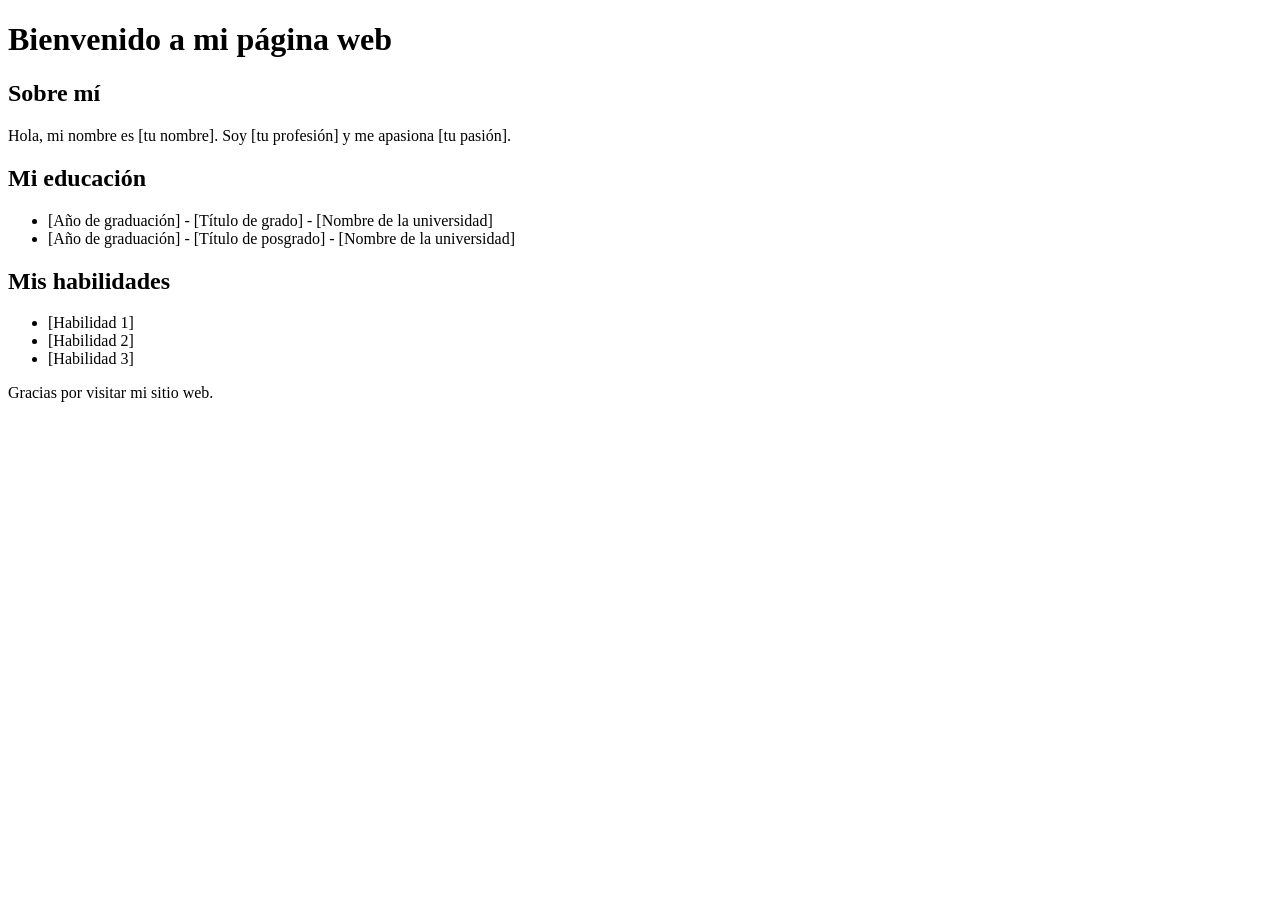
==== index.html @ 5e334163 "Create index.html" ====
<!DOCTYPE html>
<html>
<head>
	<title>Mi página web</title>
</head>
<body>
	<header>
		<h1>Bienvenido a mi página web</h1>
	</header>
	<main>
		<section>
			<h2>Sobre mí</h2>
			<p>Hola, mi nombre es [tu nombre]. Soy [tu profesión] y me apasiona [tu pasión].</p>
		</section>
		<section>
			<h2>Mi educación</h2>
			<ul>
				<li>[Año de graduación] - [Título de grado] - [Nombre de la universidad]</li>
				<li>[Año de graduación] - [Título de posgrado] - [Nombre de la universidad]</li>
			</ul>
		</section>
		<section>
			<h2>Mis habilidades</h2>
			<ul>
				<li>[Habilidad 1]</li>
				<li>[Habilidad 2]</li>
				<li>[Habilidad 3]</li>
			</ul>
		</section>
	</main>
	<footer>
		<p>Gracias por visitar mi sitio web.</p>
	</footer>
</body>
</html>
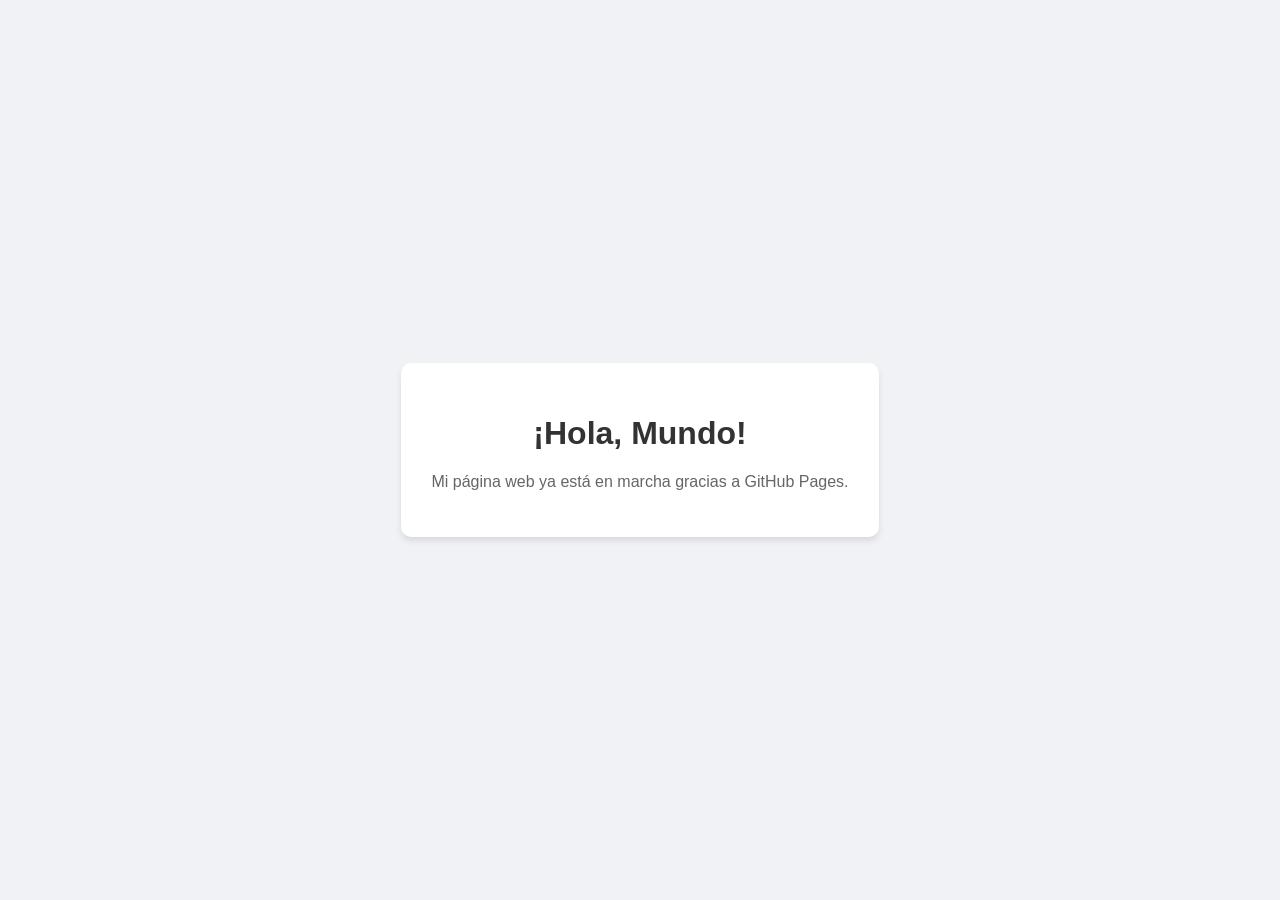
==== commit b72a60bb: "actualizacion" ====
--- a/index.html
+++ b/index.html
@@ -1,35 +1,34 @@
 <!DOCTYPE html>
-<html>
+<html lang="es">
 <head>
-	<title>Mi página web</title>
+    <meta charset="UTF-8">
+    <meta name="viewport" content="width=device-width, initial-scale=1.0">
+    <title>Mi Página Web</title>
+    <style>
+        body {
+            font-family: Arial, sans-serif;
+            display: flex;
+            justify-content: center;
+            align-items: center;
+            height: 100vh;
+            background-color: #f0f2f5;
+            margin: 0;
+        }
+        .container {
+            text-align: center;
+            background: white;
+            padding: 30px;
+            border-radius: 10px;
+            box-shadow: 0 4px 6px rgba(0,0,0,0.1);
+        }
+        h1 { color: #333; }
+        p { color: #666; }
+    </style>
 </head>
 <body>
-	<header>
-		<h1>Bienvenido a mi página web</h1>
-	</header>
-	<main>
-		<section>
-			<h2>Sobre mí</h2>
-			<p>Hola, mi nombre es [tu nombre]. Soy [tu profesión] y me apasiona [tu pasión].</p>
-		</section>
-		<section>
-			<h2>Mi educación</h2>
-			<ul>
-				<li>[Año de graduación] - [Título de grado] - [Nombre de la universidad]</li>
-				<li>[Año de graduación] - [Título de posgrado] - [Nombre de la universidad]</li>
-			</ul>
-		</section>
-		<section>
-			<h2>Mis habilidades</h2>
-			<ul>
-				<li>[Habilidad 1]</li>
-				<li>[Habilidad 2]</li>
-				<li>[Habilidad 3]</li>
-			</ul>
-		</section>
-	</main>
-	<footer>
-		<p>Gracias por visitar mi sitio web.</p>
-	</footer>
+    <div class="container">
+        <h1>¡Hola, Mundo!</h1>
+        <p>Mi página web ya está en marcha gracias a GitHub Pages.</p>
+    </div>
 </body>
 </html>
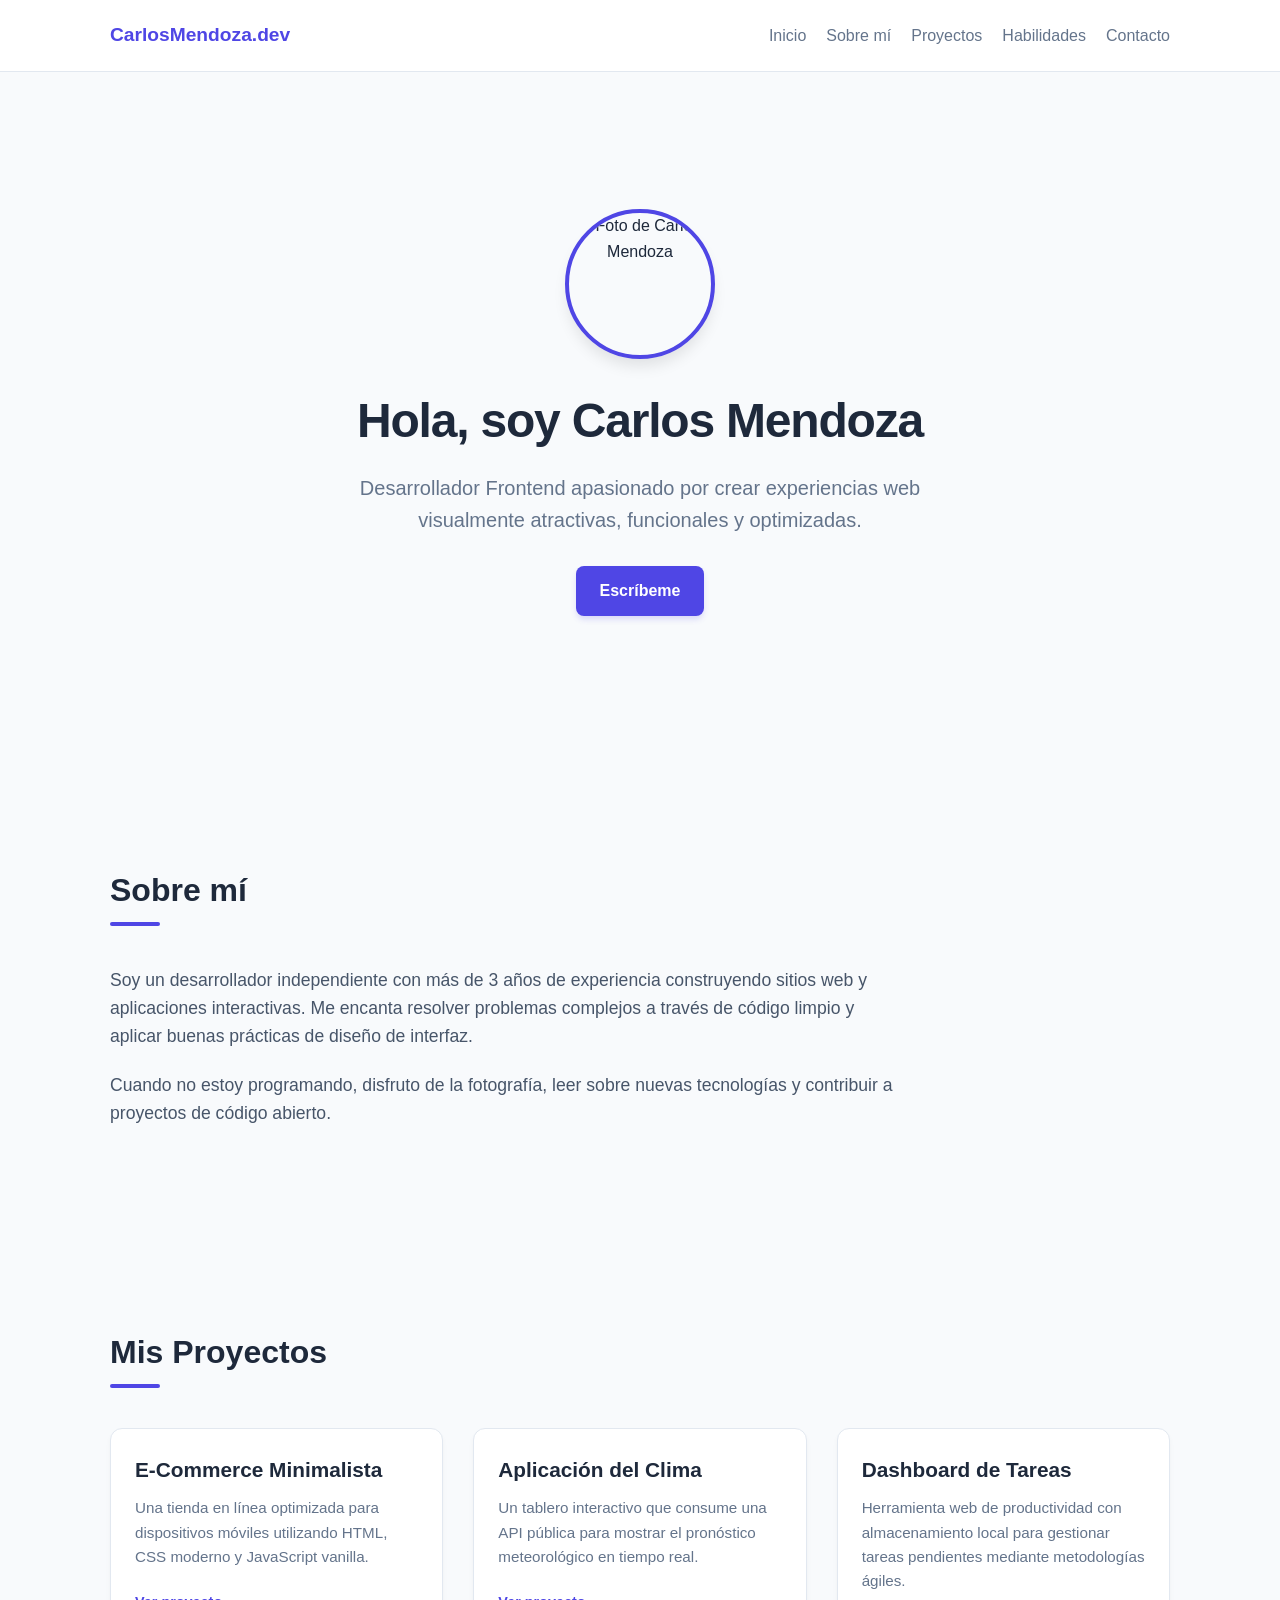
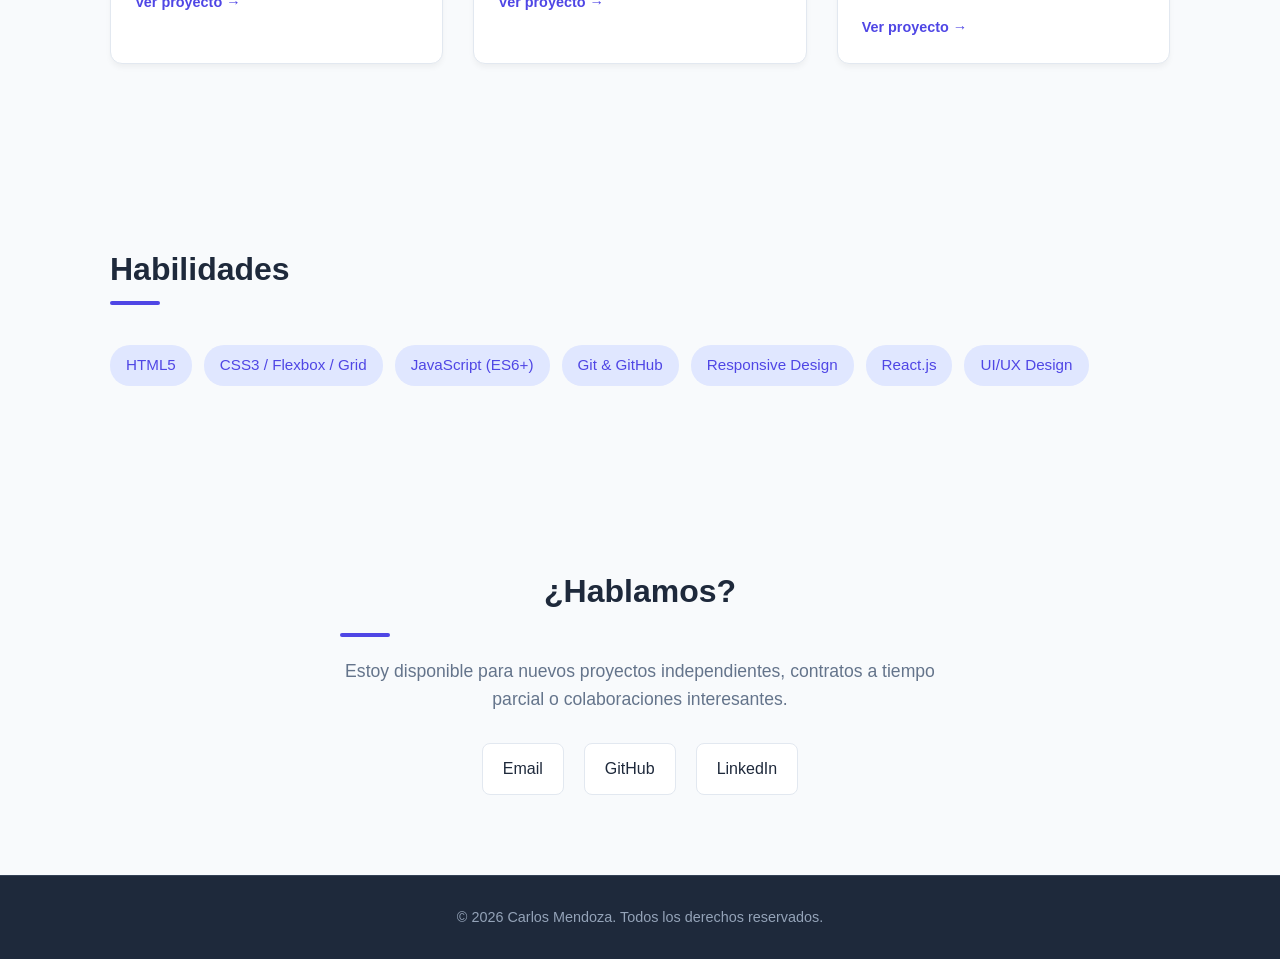
==== commit 86fffe6a: "actualización pagina" ====
--- a/index.html
+++ b/index.html
@@ -3,32 +3,395 @@
 <head>
     <meta charset="UTF-8">
     <meta name="viewport" content="width=device-width, initial-scale=1.0">
-    <title>Mi Página Web</title>
+    <title>Mi Página Personal | Carlos Mendoza</title>
     <style>
+        /* Variables de color para un diseño moderno y sofisticado */
+        :root {
+            --bg-color: #f8fafc;
+            --text-color: #1e293b;
+            --primary-color: #4f46e5;
+            --primary-hover: #4338ca;
+            --secondary-color: #64748b;
+            --card-bg: #ffffff;
+            --border-color: #e2e8f0;
+        }
+
+        /* Estilos globales */
+        * {
+            box-sizing: border-box;
+            margin: 0;
+            padding: 0;
+        }
+
+        html {
+            scroll-behavior: smooth;
+        }
+
         body {
-            font-family: Arial, sans-serif;
-            display: flex;
+            font-family: -apple-system, BlinkMacSystemFont, "Segoe UI", Roboto, Helvetica, Arial, sans-serif;
+            background-color: var(--bg-color);
+            color: var(--text-color);
+            line-height: 1.6;
+        }
+
+        a {
+            text-decoration: none;
+            color: inherit;
+        }
+
+        /* Barra de navegación */
+        header {
+            position: fixed;
+            top: 0;
+            left: 0;
+            width: 100%;
+            background-color: rgba(255, 255, 255, 0.9);
+            backdrop-filter: blur(10px);
+            border-bottom: 1px solid var(--border-color);
+            z-index: 1000;
+        }
+
+        .nav-container {
+            max-width: 1100px;
+            margin: 0 auto;
+            padding: 20px;
+            display: flex;
+            justify-content: space-between;
+            align-items: center;
+        }
+
+        .logo {
+            font-size: 1.2rem;
+            font-weight: 700;
+            color: var(--primary-color);
+        }
+
+        nav ul {
+            display: flex;
+            list-style: none;
+            gap: 20px;
+        }
+
+        nav a {
+            font-weight: 500;
+            color: var(--secondary-color);
+            transition: color 0.3s;
+        }
+
+        nav a:hover {
+            color: var(--primary-color);
+        }
+
+        /* Contenedor de Secciones */
+        section {
+            padding: 100px 20px 80px 20px;
+            max-width: 1100px;
+            margin: 0 auto;
+        }
+
+        /* Sección de Inicio (Hero) */
+        #hero {
+            display: flex;
+            flex-direction: column;
             justify-content: center;
             align-items: center;
-            height: 100vh;
-            background-color: #f0f2f5;
-            margin: 0;
-        }
-        .container {
             text-align: center;
-            background: white;
-            padding: 30px;
-            border-radius: 10px;
-            box-shadow: 0 4px 6px rgba(0,0,0,0.1);
-        }
-        h1 { color: #333; }
-        p { color: #666; }
+            min-height: 85vh;
+            padding-top: 140px;
+        }
+
+        .profile-img {
+            width: 150px;
+            height: 150px;
+            border-radius: 50%;
+            object-fit: cover;
+            margin-bottom: 24px;
+            border: 4px solid var(--primary-color);
+            box-shadow: 0 10px 15px -3px rgba(0, 0, 0, 0.1);
+        }
+
+        #hero h1 {
+            font-size: 3rem;
+            margin-bottom: 12px;
+            font-weight: 800;
+            letter-spacing: -0.025em;
+        }
+
+        #hero p {
+            font-size: 1.25rem;
+            color: var(--secondary-color);
+            max-width: 600px;
+            margin-bottom: 30px;
+        }
+
+        .btn {
+            display: inline-block;
+            background-color: var(--primary-color);
+            color: white;
+            padding: 12px 24px;
+            border-radius: 8px;
+            font-weight: 600;
+            transition: background-color 0.3s, transform 0.2s;
+            box-shadow: 0 4px 6px -1px rgba(79, 70, 229, 0.2);
+        }
+
+        .btn:hover {
+            background-color: var(--primary-hover);
+            transform: translateY(-2px);
+        }
+
+        /* Títulos de sección */
+        h2.section-title {
+            font-size: 2rem;
+            margin-bottom: 40px;
+            position: relative;
+            padding-bottom: 10px;
+            font-weight: 700;
+        }
+
+        h2.section-title::after {
+            content: '';
+            position: absolute;
+            bottom: 0;
+            left: 0;
+            width: 50px;
+            height: 4px;
+            background-color: var(--primary-color);
+            border-radius: 2px;
+        }
+
+        /* Sección Sobre Mí */
+        .about-content {
+            font-size: 1.1rem;
+            color: #475569;
+            max-width: 800px;
+        }
+
+        .about-content p {
+            margin-bottom: 20px;
+        }
+
+        /* Sección Proyectos */
+        .projects-grid {
+            display: grid;
+            grid-template-columns: repeat(auto-fit, minmax(300px, 1fr));
+            gap: 30px;
+        }
+
+        .project-card {
+            background-color: var(--card-bg);
+            border: 1px solid var(--border-color);
+            border-radius: 12px;
+            overflow: hidden;
+            box-shadow: 0 4px 6px -1px rgba(0, 0, 0, 0.05);
+            transition: transform 0.3s, box-shadow 0.3s;
+        }
+
+        .project-card:hover {
+            transform: translateY(-5px);
+            box-shadow: 0 20px 25px -5px rgba(0, 0, 0, 0.1);
+        }
+
+        .project-info {
+            padding: 24px;
+        }
+
+        .project-info h3 {
+            font-size: 1.3rem;
+            margin-bottom: 10px;
+            font-weight: 600;
+        }
+
+        .project-info p {
+            color: var(--secondary-color);
+            font-size: 0.95rem;
+            margin-bottom: 20px;
+        }
+
+        .project-link {
+            color: var(--primary-color);
+            font-weight: 600;
+            font-size: 0.9rem;
+        }
+
+        .project-link:hover {
+            text-decoration: underline;
+        }
+
+        /* Sección Habilidades */
+        .skills-container {
+            display: flex;
+            flex-wrap: wrap;
+            gap: 12px;
+        }
+
+        .skill-tag {
+            background-color: #e0e7ff;
+            color: var(--primary-color);
+            padding: 8px 16px;
+            border-radius: 20px;
+            font-weight: 500;
+            font-size: 0.95rem;
+        }
+
+        /* Sección Contacto */
+        .contact-content {
+            text-align: center;
+            max-width: 600px;
+            margin: 0 auto;
+        }
+
+        .contact-content p {
+            font-size: 1.1rem;
+            color: var(--secondary-color);
+            margin-bottom: 30px;
+        }
+
+        .social-links {
+            display: flex;
+            justify-content: center;
+            gap: 20px;
+        }
+
+        .social-btn {
+            background-color: var(--card-bg);
+            border: 1px solid var(--border-color);
+            padding: 12px 20px;
+            border-radius: 8px;
+            font-weight: 500;
+            transition: all 0.3s;
+        }
+
+        .social-btn:hover {
+            background-color: var(--primary-color);
+            color: white;
+            border-color: var(--primary-color);
+        }
+
+        /* Pie de página */
+        footer {
+            background-color: #1e293b;
+            color: #94a3b8;
+            text-align: center;
+            padding: 30px 20px;
+            font-size: 0.9rem;
+            border-top: 1px solid #334155;
+        }
+
+        /* Adaptabilidad para móviles */
+        @media (max-width: 768px) {
+            #hero h1 {
+                font-size: 2.2rem;
+            }
+            .nav-container {
+                flex-direction: column;
+                gap: 15px;
+            }
+        }
     </style>
 </head>
 <body>
-    <div class="container">
-        <h1>¡Hola, Mundo!</h1>
-        <p>Mi página web ya está en marcha gracias a GitHub Pages.</p>
-    </div>
+
+    <!-- Barra de Navegación -->
+    <header>
+        <div class="nav-container">
+            <div class="logo">CarlosMendoza.dev</div>
+            <nav>
+                <ul>
+                    <li><a href="#hero">Inicio</a></li>
+                    <li><a href="#sobre-mi">Sobre mí</a></li>
+                    <li><a href="#proyectos">Proyectos</a></li>
+                    <li><a href="#habilidades">Habilidades</a></li>
+                    <li><a href="#contacto">Contacto</a></li>
+                </ul>
+            </nav>
+        </div>
+    </header>
+
+    <!-- Sección Inicio -->
+    <section id="hero">
+        <!-- Reemplaza esta URL por tu foto real una vez la subas a GitHub -->
+        <img src="https://via.placeholder.com/150" alt="Foto de Carlos Mendoza" class="profile-img">
+        <h1>Hola, soy Carlos Mendoza</h1>
+        <p>Desarrollador Frontend apasionado por crear experiencias web visualmente atractivas, funcionales y optimizadas.</p>
+        <a href="#contacto" class="btn">Escríbeme</a>
+    </section>
+
+    <!-- Sección Sobre Mí -->
+    <section id="sobre-mi">
+        <h2 class="section-title">Sobre mí</h2>
+        <div class="about-content">
+            <p>Soy un desarrollador independiente con más de 3 años de experiencia construyendo sitios web y aplicaciones interactivas. Me encanta resolver problemas complejos a través de código limpio y aplicar buenas prácticas de diseño de interfaz.</p>
+            <p>Cuando no estoy programando, disfruto de la fotografía, leer sobre nuevas tecnologías y contribuir a proyectos de código abierto.</p>
+        </div>
+    </section>
+
+    <!-- Sección Proyectos -->
+    <section id="proyectos">
+        <h2 class="section-title">Mis Proyectos</h2>
+        <div class="projects-grid">
+            
+            <!-- Proyecto 1 -->
+            <div class="project-card">
+                <div class="project-info">
+                    <h3>E-Commerce Minimalista</h3>
+                    <p>Una tienda en línea optimizada para dispositivos móviles utilizando HTML, CSS moderno y JavaScript vanilla.</p>
+                    <a href="#" class="project-link">Ver proyecto &rarr;</a>
+                </div>
+            </div>
+
+            <!-- Proyecto 2 -->
+            <div class="project-card">
+                <div class="project-info">
+                    <h3>Aplicación del Clima</h3>
+                    <p>Un tablero interactivo que consume una API pública para mostrar el pronóstico meteorológico en tiempo real.</p>
+                    <a href="#" class="project-link">Ver proyecto &rarr;</a>
+                </div>
+            </div>
+
+            <!-- Proyecto 3 -->
+            <div class="project-card">
+                <div class="project-info">
+                    <h3>Dashboard de Tareas</h3>
+                    <p>Herramienta web de productividad con almacenamiento local para gestionar tareas pendientes mediante metodologías ágiles.</p>
+                    <a href="#" class="project-link">Ver proyecto &rarr;</a>
+                </div>
+            </div>
+
+        </div>
+    </section>
+
+    <!-- Sección Habilidades -->
+    <section id="habilidades">
+        <h2 class="section-title">Habilidades</h2>
+        <div class="skills-container">
+            <span class="skill-tag">HTML5</span>
+            <span class="skill-tag">CSS3 / Flexbox / Grid</span>
+            <span class="skill-tag">JavaScript (ES6+)</span>
+            <span class="skill-tag">Git & GitHub</span>
+            <span class="skill-tag">Responsive Design</span>
+            <span class="skill-tag">React.js</span>
+            <span class="skill-tag">UI/UX Design</span>
+        </div>
+    </section>
+
+    <!-- Sección Contacto -->
+    <section id="contacto">
+        <div class="contact-content">
+            <h2 class="section-title" style="text-align: center; padding-bottom: 20px; margin-bottom: 20px;">¿Hablamos?</h2>
+            <p>Estoy disponible para nuevos proyectos independientes, contratos a tiempo parcial o colaboraciones interesantes.</p>
+            <div class="social-links">
+                <a href="mailto:correo@ejemplo.com" class="social-btn">Email</a>
+                <a href="https://github.com" target="_blank" class="social-btn">GitHub</a>
+                <a href="https://linkedin.com" target="_blank" class="social-btn">LinkedIn</a>
+            </div>
+        </div>
+    </section>
+
+    <!-- Pie de página -->
+    <footer>
+        <p>&copy; 2026 Carlos Mendoza. Todos los derechos reservados.</p>
+    </footer>
+
 </body>
 </html>
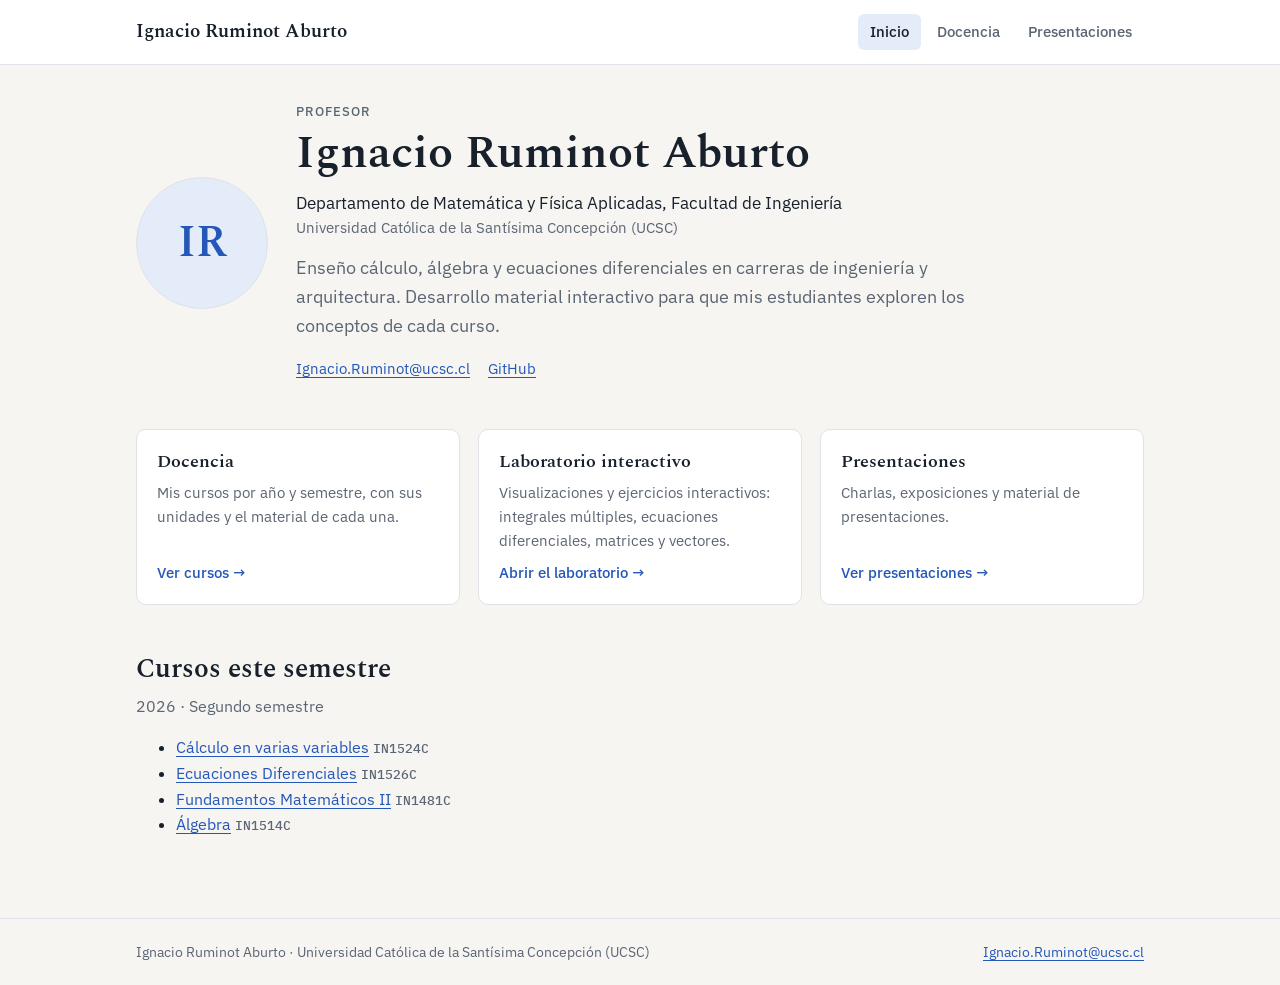
==== commit e0d10631: "Sitio personal y de docencia: inicio, presentaciones, docencia por año, curso y unidad, laboratorio " ====
--- a/index.html
+++ b/index.html
@@ -1,397 +1,40 @@
-<!DOCTYPE html>
+<!doctype html>
 <html lang="es">
 <head>
-    <meta charset="UTF-8">
-    <meta name="viewport" content="width=device-width, initial-scale=1.0">
-    <title>Mi Página Personal | Carlos Mendoza</title>
-    <style>
-        /* Variables de color para un diseño moderno y sofisticado */
-        :root {
-            --bg-color: #f8fafc;
-            --text-color: #1e293b;
-            --primary-color: #4f46e5;
-            --primary-hover: #4338ca;
-            --secondary-color: #64748b;
-            --card-bg: #ffffff;
-            --border-color: #e2e8f0;
-        }
-
-        /* Estilos globales */
-        * {
-            box-sizing: border-box;
-            margin: 0;
-            padding: 0;
-        }
-
-        html {
-            scroll-behavior: smooth;
-        }
-
-        body {
-            font-family: -apple-system, BlinkMacSystemFont, "Segoe UI", Roboto, Helvetica, Arial, sans-serif;
-            background-color: var(--bg-color);
-            color: var(--text-color);
-            line-height: 1.6;
-        }
-
-        a {
-            text-decoration: none;
-            color: inherit;
-        }
-
-        /* Barra de navegación */
-        header {
-            position: fixed;
-            top: 0;
-            left: 0;
-            width: 100%;
-            background-color: rgba(255, 255, 255, 0.9);
-            backdrop-filter: blur(10px);
-            border-bottom: 1px solid var(--border-color);
-            z-index: 1000;
-        }
-
-        .nav-container {
-            max-width: 1100px;
-            margin: 0 auto;
-            padding: 20px;
-            display: flex;
-            justify-content: space-between;
-            align-items: center;
-        }
-
-        .logo {
-            font-size: 1.2rem;
-            font-weight: 700;
-            color: var(--primary-color);
-        }
-
-        nav ul {
-            display: flex;
-            list-style: none;
-            gap: 20px;
-        }
-
-        nav a {
-            font-weight: 500;
-            color: var(--secondary-color);
-            transition: color 0.3s;
-        }
-
-        nav a:hover {
-            color: var(--primary-color);
-        }
-
-        /* Contenedor de Secciones */
-        section {
-            padding: 100px 20px 80px 20px;
-            max-width: 1100px;
-            margin: 0 auto;
-        }
-
-        /* Sección de Inicio (Hero) */
-        #hero {
-            display: flex;
-            flex-direction: column;
-            justify-content: center;
-            align-items: center;
-            text-align: center;
-            min-height: 85vh;
-            padding-top: 140px;
-        }
-
-        .profile-img {
-            width: 150px;
-            height: 150px;
-            border-radius: 50%;
-            object-fit: cover;
-            margin-bottom: 24px;
-            border: 4px solid var(--primary-color);
-            box-shadow: 0 10px 15px -3px rgba(0, 0, 0, 0.1);
-        }
-
-        #hero h1 {
-            font-size: 3rem;
-            margin-bottom: 12px;
-            font-weight: 800;
-            letter-spacing: -0.025em;
-        }
-
-        #hero p {
-            font-size: 1.25rem;
-            color: var(--secondary-color);
-            max-width: 600px;
-            margin-bottom: 30px;
-        }
-
-        .btn {
-            display: inline-block;
-            background-color: var(--primary-color);
-            color: white;
-            padding: 12px 24px;
-            border-radius: 8px;
-            font-weight: 600;
-            transition: background-color 0.3s, transform 0.2s;
-            box-shadow: 0 4px 6px -1px rgba(79, 70, 229, 0.2);
-        }
-
-        .btn:hover {
-            background-color: var(--primary-hover);
-            transform: translateY(-2px);
-        }
-
-        /* Títulos de sección */
-        h2.section-title {
-            font-size: 2rem;
-            margin-bottom: 40px;
-            position: relative;
-            padding-bottom: 10px;
-            font-weight: 700;
-        }
-
-        h2.section-title::after {
-            content: '';
-            position: absolute;
-            bottom: 0;
-            left: 0;
-            width: 50px;
-            height: 4px;
-            background-color: var(--primary-color);
-            border-radius: 2px;
-        }
-
-        /* Sección Sobre Mí */
-        .about-content {
-            font-size: 1.1rem;
-            color: #475569;
-            max-width: 800px;
-        }
-
-        .about-content p {
-            margin-bottom: 20px;
-        }
-
-        /* Sección Proyectos */
-        .projects-grid {
-            display: grid;
-            grid-template-columns: repeat(auto-fit, minmax(300px, 1fr));
-            gap: 30px;
-        }
-
-        .project-card {
-            background-color: var(--card-bg);
-            border: 1px solid var(--border-color);
-            border-radius: 12px;
-            overflow: hidden;
-            box-shadow: 0 4px 6px -1px rgba(0, 0, 0, 0.05);
-            transition: transform 0.3s, box-shadow 0.3s;
-        }
-
-        .project-card:hover {
-            transform: translateY(-5px);
-            box-shadow: 0 20px 25px -5px rgba(0, 0, 0, 0.1);
-        }
-
-        .project-info {
-            padding: 24px;
-        }
-
-        .project-info h3 {
-            font-size: 1.3rem;
-            margin-bottom: 10px;
-            font-weight: 600;
-        }
-
-        .project-info p {
-            color: var(--secondary-color);
-            font-size: 0.95rem;
-            margin-bottom: 20px;
-        }
-
-        .project-link {
-            color: var(--primary-color);
-            font-weight: 600;
-            font-size: 0.9rem;
-        }
-
-        .project-link:hover {
-            text-decoration: underline;
-        }
-
-        /* Sección Habilidades */
-        .skills-container {
-            display: flex;
-            flex-wrap: wrap;
-            gap: 12px;
-        }
-
-        .skill-tag {
-            background-color: #e0e7ff;
-            color: var(--primary-color);
-            padding: 8px 16px;
-            border-radius: 20px;
-            font-weight: 500;
-            font-size: 0.95rem;
-        }
-
-        /* Sección Contacto */
-        .contact-content {
-            text-align: center;
-            max-width: 600px;
-            margin: 0 auto;
-        }
-
-        .contact-content p {
-            font-size: 1.1rem;
-            color: var(--secondary-color);
-            margin-bottom: 30px;
-        }
-
-        .social-links {
-            display: flex;
-            justify-content: center;
-            gap: 20px;
-        }
-
-        .social-btn {
-            background-color: var(--card-bg);
-            border: 1px solid var(--border-color);
-            padding: 12px 20px;
-            border-radius: 8px;
-            font-weight: 500;
-            transition: all 0.3s;
-        }
-
-        .social-btn:hover {
-            background-color: var(--primary-color);
-            color: white;
-            border-color: var(--primary-color);
-        }
-
-        /* Pie de página */
-        footer {
-            background-color: #1e293b;
-            color: #94a3b8;
-            text-align: center;
-            padding: 30px 20px;
-            font-size: 0.9rem;
-            border-top: 1px solid #334155;
-        }
-
-        /* Adaptabilidad para móviles */
-        @media (max-width: 768px) {
-            #hero h1 {
-                font-size: 2.2rem;
-            }
-            .nav-container {
-                flex-direction: column;
-                gap: 15px;
-            }
-        }
-    </style>
+<meta charset="utf-8">
+<meta name="viewport" content="width=device-width, initial-scale=1, viewport-fit=cover">
+<title>Ignacio Ruminot Aburto</title>
+<meta name="description" content="Enseño cálculo, álgebra y ecuaciones diferenciales en carreras de ingeniería y arquitectura. Desarrollo material interactivo para que mis estudiantes exploren los conceptos de cada curso.">
+<link rel="preconnect" href="https://fonts.googleapis.com"><link rel="preconnect" href="https://fonts.gstatic.com" crossorigin><link rel="stylesheet" href="https://fonts.googleapis.com/css2?family=Spectral:wght@500;600&family=IBM+Plex+Sans:wght@400;500;600&family=IBM+Plex+Mono:wght@400;500&display=swap">
+<link rel="stylesheet" href="assets/sitio.css">
 </head>
 <body>
+<div class="top"><div class="wrap"><a class="brand" href="">Ignacio Ruminot Aburto</a><nav class="nav" aria-label="Secciones"><a href="" aria-current=page>Inicio</a><a href="docencia/">Docencia</a><a href="presentaciones/">Presentaciones</a></nav></div></div>
+<main><div class="wrap">
 
-    <!-- Barra de Navegación -->
-    <header>
-        <div class="nav-container">
-            <div class="logo">CarlosMendoza.dev</div>
-            <nav>
-                <ul>
-                    <li><a href="#hero">Inicio</a></li>
-                    <li><a href="#sobre-mi">Sobre mí</a></li>
-                    <li><a href="#proyectos">Proyectos</a></li>
-                    <li><a href="#habilidades">Habilidades</a></li>
-                    <li><a href="#contacto">Contacto</a></li>
-                </ul>
-            </nav>
-        </div>
-    </header>
-
-    <!-- Sección Inicio -->
-    <section id="hero">
-        <!-- Reemplaza esta URL por tu foto real una vez la subas a GitHub -->
-        <img src="https://via.placeholder.com/150" alt="Foto de Carlos Mendoza" class="profile-img">
-        <h1>Hola, soy Carlos Mendoza</h1>
-        <p>Desarrollador Frontend apasionado por crear experiencias web visualmente atractivas, funcionales y optimizadas.</p>
-        <a href="#contacto" class="btn">Escríbeme</a>
-    </section>
-
-    <!-- Sección Sobre Mí -->
-    <section id="sobre-mi">
-        <h2 class="section-title">Sobre mí</h2>
-        <div class="about-content">
-            <p>Soy un desarrollador independiente con más de 3 años de experiencia construyendo sitios web y aplicaciones interactivas. Me encanta resolver problemas complejos a través de código limpio y aplicar buenas prácticas de diseño de interfaz.</p>
-            <p>Cuando no estoy programando, disfruto de la fotografía, leer sobre nuevas tecnologías y contribuir a proyectos de código abierto.</p>
-        </div>
-    </section>
-
-    <!-- Sección Proyectos -->
-    <section id="proyectos">
-        <h2 class="section-title">Mis Proyectos</h2>
-        <div class="projects-grid">
-            
-            <!-- Proyecto 1 -->
-            <div class="project-card">
-                <div class="project-info">
-                    <h3>E-Commerce Minimalista</h3>
-                    <p>Una tienda en línea optimizada para dispositivos móviles utilizando HTML, CSS moderno y JavaScript vanilla.</p>
-                    <a href="#" class="project-link">Ver proyecto &rarr;</a>
-                </div>
-            </div>
-
-            <!-- Proyecto 2 -->
-            <div class="project-card">
-                <div class="project-info">
-                    <h3>Aplicación del Clima</h3>
-                    <p>Un tablero interactivo que consume una API pública para mostrar el pronóstico meteorológico en tiempo real.</p>
-                    <a href="#" class="project-link">Ver proyecto &rarr;</a>
-                </div>
-            </div>
-
-            <!-- Proyecto 3 -->
-            <div class="project-card">
-                <div class="project-info">
-                    <h3>Dashboard de Tareas</h3>
-                    <p>Herramienta web de productividad con almacenamiento local para gestionar tareas pendientes mediante metodologías ágiles.</p>
-                    <a href="#" class="project-link">Ver proyecto &rarr;</a>
-                </div>
-            </div>
-
-        </div>
-    </section>
-
-    <!-- Sección Habilidades -->
-    <section id="habilidades">
-        <h2 class="section-title">Habilidades</h2>
-        <div class="skills-container">
-            <span class="skill-tag">HTML5</span>
-            <span class="skill-tag">CSS3 / Flexbox / Grid</span>
-            <span class="skill-tag">JavaScript (ES6+)</span>
-            <span class="skill-tag">Git & GitHub</span>
-            <span class="skill-tag">Responsive Design</span>
-            <span class="skill-tag">React.js</span>
-            <span class="skill-tag">UI/UX Design</span>
-        </div>
-    </section>
-
-    <!-- Sección Contacto -->
-    <section id="contacto">
-        <div class="contact-content">
-            <h2 class="section-title" style="text-align: center; padding-bottom: 20px; margin-bottom: 20px;">¿Hablamos?</h2>
-            <p>Estoy disponible para nuevos proyectos independientes, contratos a tiempo parcial o colaboraciones interesantes.</p>
-            <div class="social-links">
-                <a href="mailto:correo@ejemplo.com" class="social-btn">Email</a>
-                <a href="https://github.com" target="_blank" class="social-btn">GitHub</a>
-                <a href="https://linkedin.com" target="_blank" class="social-btn">LinkedIn</a>
-            </div>
-        </div>
-    </section>
-
-    <!-- Pie de página -->
-    <footer>
-        <p>&copy; 2026 Carlos Mendoza. Todos los derechos reservados.</p>
-    </footer>
-
+<section class="hero">
+  <div class="avatar" aria-hidden="true">IR</div>
+  <div>
+    <p class="eyebrow">Profesor</p>
+    <h1>Ignacio Ruminot Aburto</h1>
+    <p class="affil">Departamento de Matemática y Física Aplicadas, Facultad de Ingeniería<span>Universidad Católica de la Santísima Concepción (UCSC)</span></p>
+    <p class="lede">Enseño cálculo, álgebra y ecuaciones diferenciales en carreras de ingeniería y arquitectura. Desarrollo material interactivo para que mis estudiantes exploren los conceptos de cada curso.</p>
+    <div class="links"><a href="mailto:Ignacio.Ruminot@ucsc.cl">Ignacio.Ruminot@ucsc.cl</a><a href="https://github.com/iruminot">GitHub</a></div>
+  </div>
+</section>
+<section class="section">
+  <div class="cards">
+    <a class="card" href="docencia/"><h3>Docencia</h3><p>Mis cursos por año y semestre, con sus unidades y el material de cada una.</p><span class="go">Ver cursos →</span></a>
+    <a class="card" href="docencia/laboratorio/"><h3>Laboratorio interactivo</h3><p>Visualizaciones y ejercicios interactivos: integrales múltiples, ecuaciones diferenciales, matrices y vectores.</p><span class="go">Abrir el laboratorio →</span></a>
+    <a class="card" href="presentaciones/"><h3>Presentaciones</h3><p>Charlas, exposiciones y material de presentaciones.</p><span class="go">Ver presentaciones →</span></a>
+  </div>
+</section>
+<section class="section">
+  <h2>Cursos este semestre</h2>
+  <p class="muted" style="margin-top:-6px">2026 · Segundo semestre</p>
+  <ul><li><a href="docencia/2026-2/calculo-varias-variables/">Cálculo en varias variables</a> <span class="code">IN1524C</span></li><li><a href="docencia/2026-2/ecuaciones-diferenciales/">Ecuaciones Diferenciales</a> <span class="code">IN1526C</span></li><li><a href="docencia/2026-2/fundamentos-matematicos-2/">Fundamentos Matemáticos II</a> <span class="code">IN1481C</span></li><li><a href="docencia/2026-2/algebra/">Álgebra</a> <span class="code">IN1514C</span></li></ul>
+</section>
+</div></main>
+<footer><div class="wrap"><span>Ignacio Ruminot Aburto · Universidad Católica de la Santísima Concepción (UCSC)</span><span><a href="mailto:Ignacio.Ruminot@ucsc.cl">Ignacio.Ruminot@ucsc.cl</a></span></div></footer>
 </body>
 </html>
--- a/assets/sitio.css
+++ b/assets/sitio.css
@@ -0,0 +1,87 @@
+:root{
+  --bg:#f6f5f2; --panel:#ffffff; --ink:#17202b; --muted:#5b6573; --line:#dfe2e6;
+  --accent:#2457b8; --accent-weak:#e4ecfa; --warm:#b5531b;
+  --display:"Spectral", Georgia, "Times New Roman", serif;
+  --body:"IBM Plex Sans", system-ui, -apple-system, "Segoe UI", sans-serif;
+  --mono:"IBM Plex Mono", ui-monospace, Menlo, Consolas, monospace;
+}
+@media (prefers-color-scheme: dark){ :root:not([data-theme="light"]){
+  --bg:#101419; --panel:#171c23; --ink:#e5e9ef; --muted:#9aa4b2; --line:#2a313b;
+  --accent:#79a9f0; --accent-weak:#1b2a40; --warm:#f0915a; color-scheme:dark } }
+:root[data-theme="dark"]{
+  --bg:#101419; --panel:#171c23; --ink:#e5e9ef; --muted:#9aa4b2; --line:#2a313b;
+  --accent:#79a9f0; --accent-weak:#1b2a40; --warm:#f0915a; color-scheme:dark }
+
+*{box-sizing:border-box}
+html{-webkit-text-size-adjust:100%}
+body{margin:0;background:var(--bg);color:var(--ink);font:16px/1.6 var(--body)}
+a{color:var(--accent);text-underline-offset:3px}
+a:focus-visible{outline:2px solid var(--accent);outline-offset:2px;border-radius:3px}
+.wrap{max-width:1040px;margin:0 auto;padding:0 max(16px,env(safe-area-inset-left,0px))}
+
+/* encabezado */
+.top{border-bottom:1px solid var(--line);background:var(--panel)}
+.top .wrap{display:flex;flex-wrap:wrap;align-items:center;justify-content:space-between;gap:8px 24px;padding-block:14px}
+.brand{font:600 19px/1.2 var(--display);color:var(--ink);text-decoration:none}
+.nav{display:flex;flex-wrap:wrap;gap:4px}
+.nav a{padding:6px 12px;border-radius:6px;color:var(--muted);text-decoration:none;font-weight:500;font-size:15px}
+.nav a:hover{color:var(--ink);background:var(--bg)}
+.nav a[aria-current=page]{color:var(--ink);background:var(--accent-weak)}
+
+main{padding-block:40px 64px}
+h1{font:600 clamp(30px,4.6vw,46px)/1.1 var(--display);margin:0 0 12px;text-wrap:balance}
+h2{font:600 clamp(22px,2.6vw,27px)/1.2 var(--display);margin:0 0 14px;text-wrap:balance}
+h3{font:600 18px/1.3 var(--display);margin:0}
+.eyebrow{font:500 12.5px/1 var(--body);letter-spacing:.08em;text-transform:uppercase;color:var(--muted);margin:0 0 10px}
+.lede{font-size:18px;color:var(--muted);max-width:62ch;margin:0}
+.muted{color:var(--muted)}
+.section{margin-top:48px}
+.crumbs{font-size:14px;color:var(--muted);margin-bottom:18px}
+.crumbs a{color:var(--muted)}
+
+/* inicio */
+.hero{display:grid;grid-template-columns:auto minmax(0,1fr);gap:28px;align-items:center}
+@media (max-width:640px){.hero{grid-template-columns:minmax(0,1fr)}}
+.avatar{width:132px;height:132px;border-radius:50%;object-fit:cover;border:1px solid var(--line);background:var(--accent-weak);
+  display:grid;place-items:center;font:600 44px/1 var(--display);color:var(--accent)}
+.affil{margin:4px 0 14px;color:var(--ink);font-size:16.5px}
+.affil span{display:block;color:var(--muted);font-size:15px}
+.links{display:flex;flex-wrap:wrap;gap:8px 18px;margin-top:16px;font-size:15px}
+.cards{display:grid;grid-template-columns:repeat(auto-fit,minmax(min(100%,280px),1fr));gap:18px}
+.card{display:flex;flex-direction:column;gap:8px;background:var(--panel);border:1px solid var(--line);border-radius:10px;padding:20px;color:var(--ink);text-decoration:none}
+a.card:hover{border-color:var(--accent)}
+.card p{margin:0;color:var(--muted);font-size:15px}
+.card .go{margin-top:auto;color:var(--accent);font-weight:500;font-size:14.5px}
+
+/* docencia */
+.year{margin-top:40px}
+.year > h2{display:flex;align-items:baseline;gap:12px}
+.year > h2 .muted{font:400 15px var(--body)}
+.sem{margin-top:18px}
+.sem > h3{font:500 13px/1 var(--body);letter-spacing:.07em;text-transform:uppercase;color:var(--muted);margin-bottom:12px}
+.code{font:500 13px/1 var(--mono);color:var(--muted)}
+.badge{display:inline-block;font:500 12px/1 var(--body);padding:4px 8px;border-radius:99px;background:var(--accent-weak);color:var(--ink);border:1px solid var(--accent)}
+.meta{display:flex;flex-wrap:wrap;gap:6px 14px;align-items:center;font-size:14px;color:var(--muted)}
+
+/* curso */
+.units{display:flex;flex-direction:column;gap:16px;margin-top:28px;counter-reset:u}
+.unit{background:var(--panel);border:1px solid var(--line);border-radius:10px;padding:20px 22px;display:grid;grid-template-columns:minmax(0,1fr) minmax(0,1fr);gap:8px 28px}
+@media (max-width:760px){.unit{grid-template-columns:minmax(0,1fr)}}
+.unit header{grid-column:1/-1;display:flex;align-items:baseline;gap:12px}
+.unit header .n{font:500 13px var(--mono);color:var(--muted);white-space:nowrap}
+.unit ul{margin:0;padding-left:18px;color:var(--ink);font-size:15px}
+.unit li{margin:3px 0}
+.unit .res h4{font:500 12.5px/1 var(--body);letter-spacing:.07em;text-transform:uppercase;color:var(--muted);margin:4px 0 10px}
+.unit .res a{display:block;padding:9px 12px;border:1px solid var(--line);border-radius:8px;text-decoration:none;color:var(--ink);font-size:15px;margin-bottom:8px}
+.unit .res a:hover{border-color:var(--accent);background:var(--accent-weak)}
+.unit .res a small{display:block;color:var(--muted);font-size:12.5px}
+.unit .res .none{font-size:14px;color:var(--muted);margin:0}
+
+/* presentaciones */
+.talks{display:flex;flex-direction:column;gap:14px;margin-top:24px}
+.talk{background:var(--panel);border:1px solid var(--line);border-radius:10px;padding:18px 20px;display:flex;flex-direction:column;gap:6px}
+.talk .when{font:500 13px var(--mono);color:var(--muted)}
+.empty{background:var(--panel);border:1px dashed var(--line);border-radius:10px;padding:22px;color:var(--muted);margin-top:24px}
+
+footer{border-top:1px solid var(--line);padding-block:22px;font-size:14px;color:var(--muted)}
+footer .wrap{display:flex;flex-wrap:wrap;justify-content:space-between;gap:8px}
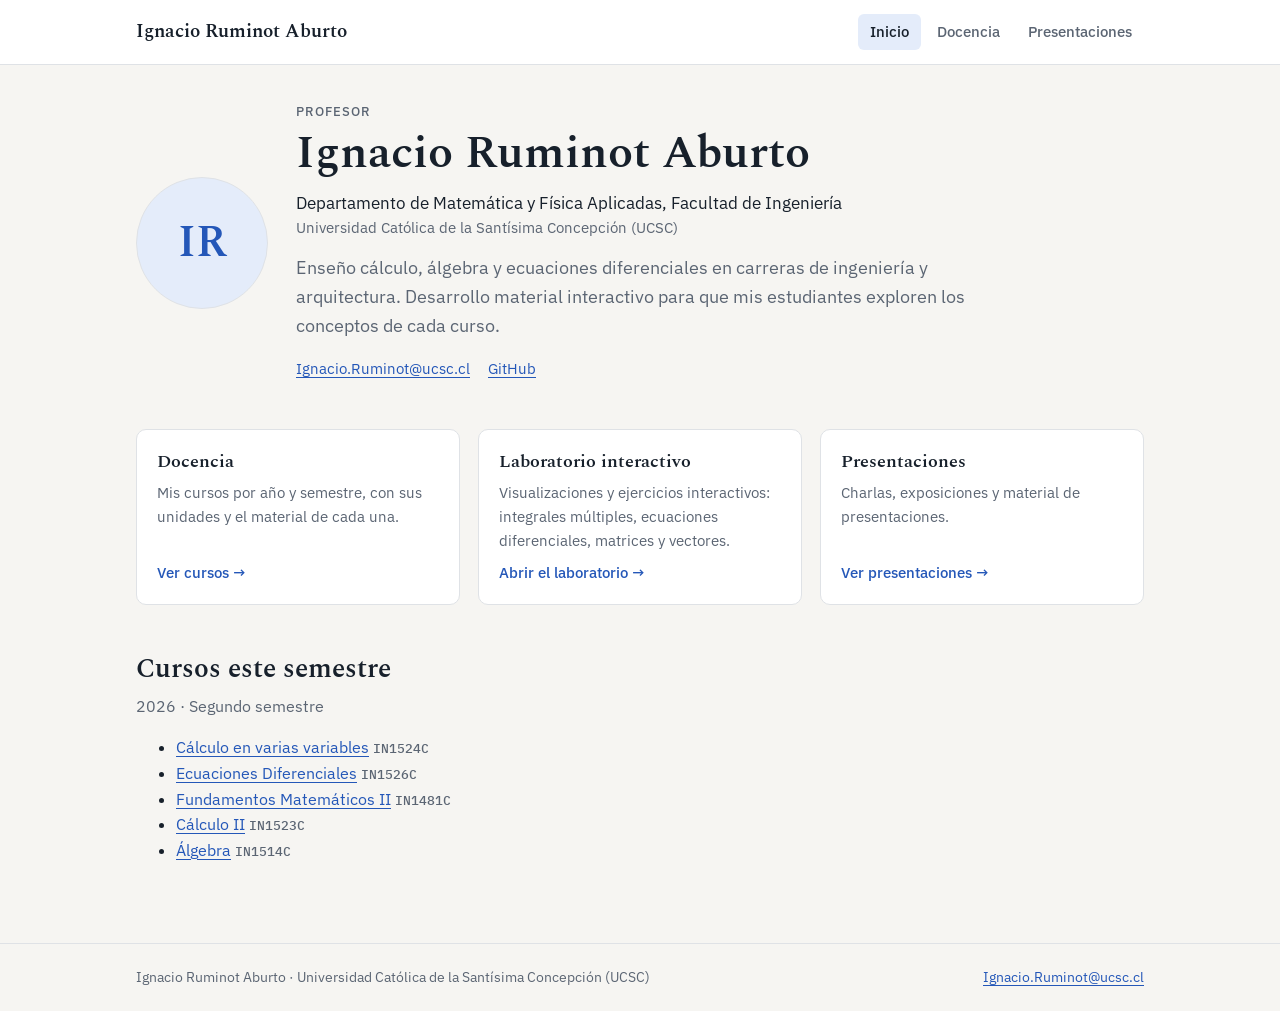
==== commit 479ec214: "Docencia: agrega Cálculo II (IN1523C) con la unidad de sucesiones y series en curso Co-Authored-By: " ====
--- a/index.html
+++ b/index.html
@@ -32,7 +32,7 @@
 <section class="section">
   <h2>Cursos este semestre</h2>
   <p class="muted" style="margin-top:-6px">2026 · Segundo semestre</p>
-  <ul><li><a href="docencia/2026-2/calculo-varias-variables/">Cálculo en varias variables</a> <span class="code">IN1524C</span></li><li><a href="docencia/2026-2/ecuaciones-diferenciales/">Ecuaciones Diferenciales</a> <span class="code">IN1526C</span></li><li><a href="docencia/2026-2/fundamentos-matematicos-2/">Fundamentos Matemáticos II</a> <span class="code">IN1481C</span></li><li><a href="docencia/2026-2/algebra/">Álgebra</a> <span class="code">IN1514C</span></li></ul>
+  <ul><li><a href="docencia/2026-2/calculo-varias-variables/">Cálculo en varias variables</a> <span class="code">IN1524C</span></li><li><a href="docencia/2026-2/ecuaciones-diferenciales/">Ecuaciones Diferenciales</a> <span class="code">IN1526C</span></li><li><a href="docencia/2026-2/fundamentos-matematicos-2/">Fundamentos Matemáticos II</a> <span class="code">IN1481C</span></li><li><a href="docencia/2026-2/calculo-ii/">Cálculo II</a> <span class="code">IN1523C</span></li><li><a href="docencia/2026-2/algebra/">Álgebra</a> <span class="code">IN1514C</span></li></ul>
 </section>
 </div></main>
 <footer><div class="wrap"><span>Ignacio Ruminot Aburto · Universidad Católica de la Santísima Concepción (UCSC)</span><span><a href="mailto:Ignacio.Ruminot@ucsc.cl">Ignacio.Ruminot@ucsc.cl</a></span></div></footer>
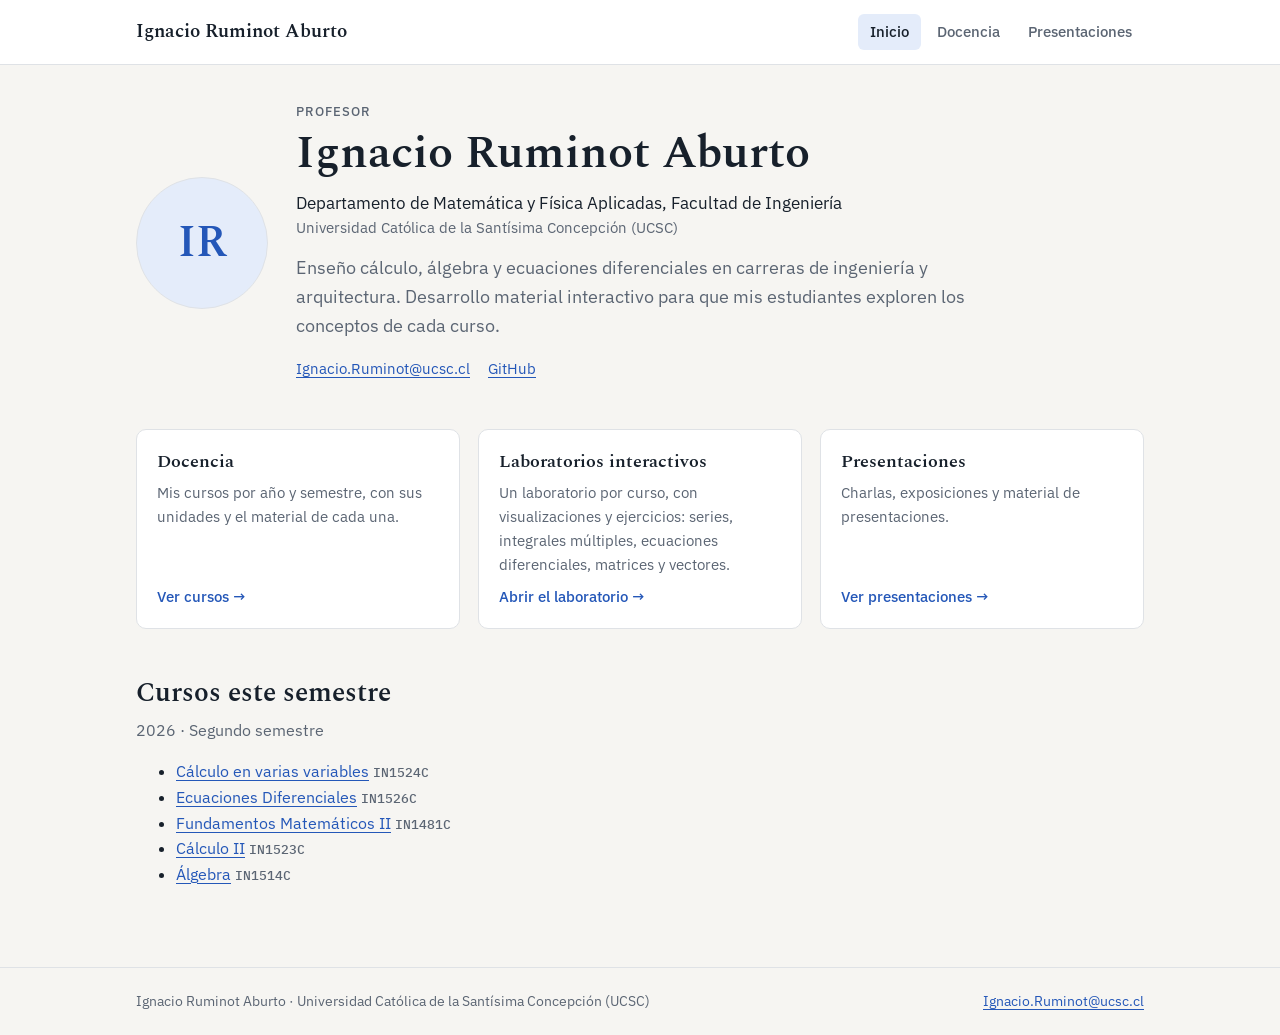
==== commit 6ba20dd5: "Laboratorios separados por curso (uno en la carpeta de cada curso); índice con redirección de enlace" ====
--- a/index.html
+++ b/index.html
@@ -25,7 +25,7 @@
 <section class="section">
   <div class="cards">
     <a class="card" href="docencia/"><h3>Docencia</h3><p>Mis cursos por año y semestre, con sus unidades y el material de cada una.</p><span class="go">Ver cursos →</span></a>
-    <a class="card" href="docencia/laboratorio/"><h3>Laboratorio interactivo</h3><p>Visualizaciones y ejercicios interactivos: integrales múltiples, ecuaciones diferenciales, matrices y vectores.</p><span class="go">Abrir el laboratorio →</span></a>
+    <a class="card" href="docencia/laboratorio/"><h3>Laboratorios interactivos</h3><p>Un laboratorio por curso, con visualizaciones y ejercicios: series, integrales múltiples, ecuaciones diferenciales, matrices y vectores.</p><span class="go">Abrir el laboratorio →</span></a>
     <a class="card" href="presentaciones/"><h3>Presentaciones</h3><p>Charlas, exposiciones y material de presentaciones.</p><span class="go">Ver presentaciones →</span></a>
   </div>
 </section>
--- a/assets/sitio.css
+++ b/assets/sitio.css
@@ -85,3 +85,6 @@
 
 footer{border-top:1px solid var(--line);padding-block:22px;font-size:14px;color:var(--muted)}
 footer .wrap{display:flex;flex-wrap:wrap;justify-content:space-between;gap:8px}
+
+.btnlab{display:inline-block;padding:10px 16px;border-radius:8px;background:var(--accent);color:var(--panel);text-decoration:none;font-weight:600;font-size:15px}
+.btnlab:hover{filter:brightness(1.08)}
